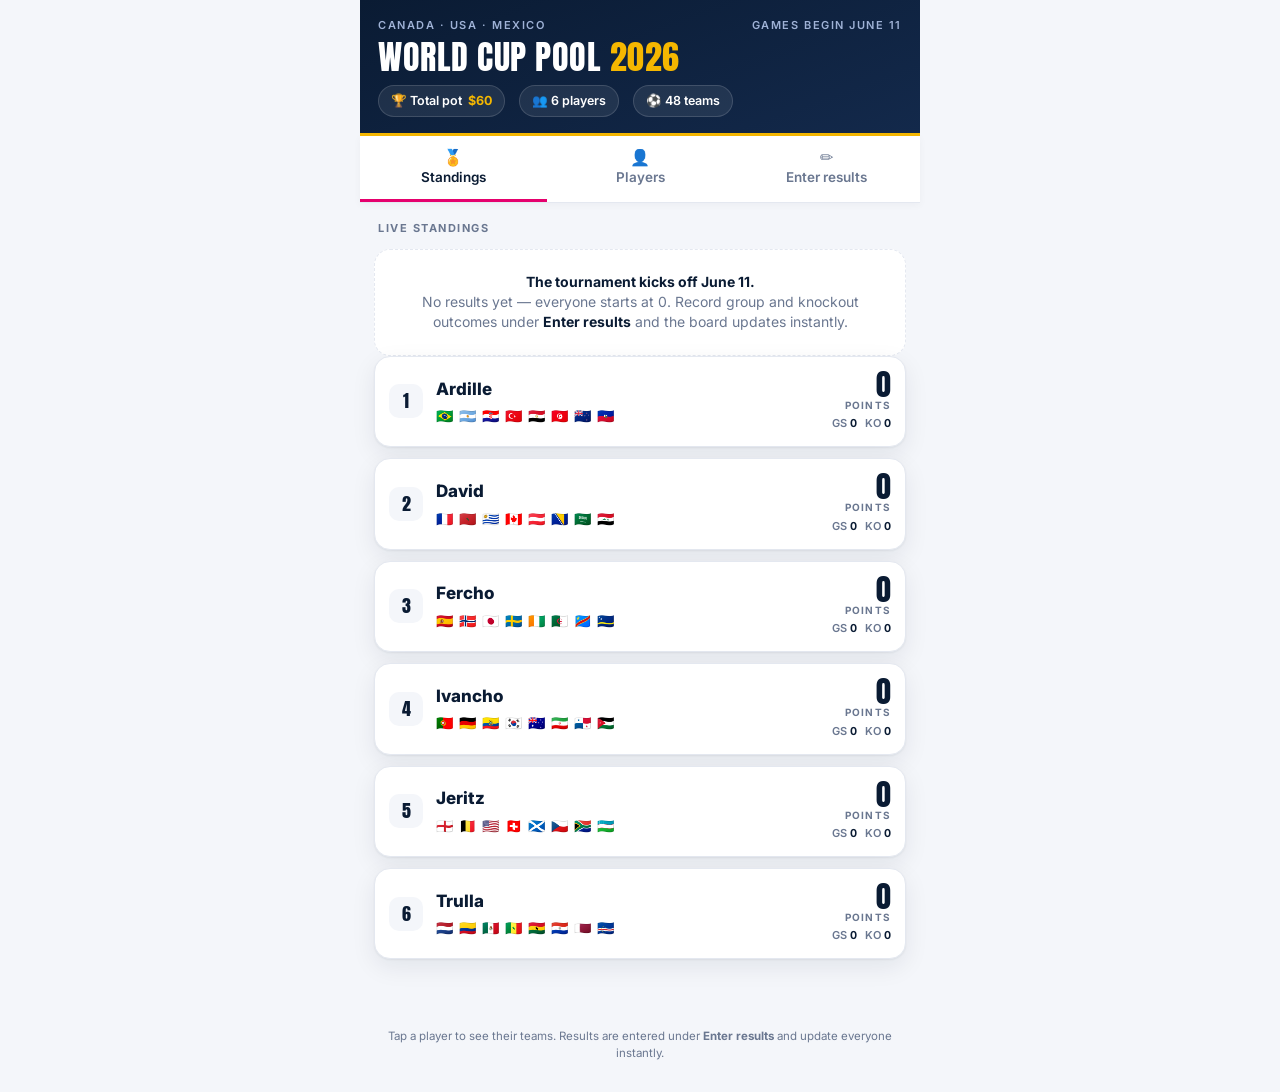
==== index.html @ 920485b0 "Initial commit: World Cup Imigrantes pool with auto-updating results - Static site (index.html) show" ====
<!doctype html>
<meta charset="utf-8">
<meta name="viewport" content="width=device-width, initial-scale=1, viewport-fit=cover">
<title>World Cup Pool 2026</title>
<link rel="preconnect" href="https://fonts.googleapis.com">
<link rel="preconnect" href="https://fonts.gstatic.com" crossorigin>
<link href="https://fonts.googleapis.com/css2?family=Anton&family=Inter:wght@400;500;600;700;800&display=swap" rel="stylesheet">
<style>
  :root{
    --ink:#0A1B33;          /* deep stadium navy */
    --ink-2:#13294B;
    --surface:#FFFFFF;
    --paper:#F4F6FA;
    --line:#E4E8F0;
    --muted:#6A7790;
    --gold:#F5B700;         /* leader */
    --green:#16B57F;        /* wins / positive */
    --pink:#E5006D;         /* accent — 2026 energy */
    --blue:#2F6BFF;
    --shadow:0 1px 2px rgba(10,27,51,.06), 0 8px 24px rgba(10,27,51,.08);
  }
  *{box-sizing:border-box}
  html,body{margin:0}
  body{
    font-family:Inter,system-ui,-apple-system,Segoe UI,Roboto,sans-serif;
    color:var(--ink); background:var(--paper);
    -webkit-font-smoothing:antialiased; line-height:1.45;
    padding-bottom:env(safe-area-inset-bottom);
  }
  .wrap{max-width:560px;margin:0 auto;min-height:100vh;background:var(--paper)}
  .nums{font-variant-numeric:tabular-nums}

  /* ---- Scoreboard header ---- */
  header.board{
    background:linear-gradient(160deg,var(--ink),var(--ink-2));
    color:#fff; padding:18px 18px 16px;
    border-bottom:3px solid var(--gold);
  }
  .kicker{display:flex;justify-content:space-between;align-items:center;font-size:11px;
    letter-spacing:.14em;text-transform:uppercase;color:#9FB2D6;font-weight:600}
  h1{font-family:Anton,Inter,sans-serif;font-weight:400;margin:6px 0 0;
    font-size:34px;line-height:.98;letter-spacing:.5px;text-transform:uppercase}
  h1 .yr{color:var(--gold)}
  .board-meta{display:flex;gap:14px;margin-top:12px;flex-wrap:wrap}
  .chip{background:rgba(255,255,255,.08);border:1px solid rgba(255,255,255,.14);
    border-radius:999px;padding:6px 12px;font-size:12.5px;font-weight:600;display:flex;gap:6px;align-items:center}
  .chip b{color:var(--gold)}

  /* ---- Tabs ---- */
  nav.tabs{position:sticky;top:0;z-index:20;display:flex;background:var(--surface);
    border-bottom:1px solid var(--line);box-shadow:0 2px 8px rgba(10,27,51,.04)}
  nav.tabs button{flex:1;appearance:none;border:0;background:none;cursor:pointer;
    padding:13px 6px 11px;font:inherit;font-weight:600;font-size:13.5px;color:var(--muted);
    border-bottom:3px solid transparent;display:flex;flex-direction:column;align-items:center;gap:3px}
  nav.tabs button .ico{font-size:16px;line-height:1}
  nav.tabs button[aria-selected="true"]{color:var(--ink);border-bottom-color:var(--pink)}

  main{padding:16px 14px 40px}
  .section-eyebrow{font-size:11px;letter-spacing:.14em;text-transform:uppercase;
    color:var(--muted);font-weight:700;margin:2px 4px 12px}

  /* ---- Leaderboard ---- */
  .row{background:var(--surface);border:1px solid var(--line);border-radius:16px;
    box-shadow:var(--shadow);padding:14px;margin-bottom:11px;cursor:pointer;
    display:grid;grid-template-columns:auto 1fr auto;gap:13px;align-items:center;
    transition:transform .12s ease, box-shadow .12s ease}
  .row:hover{transform:translateY(-1px)}
  .row:focus-visible{outline:3px solid var(--blue);outline-offset:2px}
  .rank{width:34px;height:34px;border-radius:10px;background:var(--paper);
    display:grid;place-items:center;font-family:Anton;font-size:18px;color:var(--ink)}
  .row.leader{border-color:var(--gold);box-shadow:0 0 0 1px var(--gold),0 10px 26px rgba(245,183,0,.22)}
  .row.leader .rank{background:var(--gold);color:#3a2c00}
  .who{min-width:0}
  .who .name{font-weight:800;font-size:17px;display:flex;align-items:center;gap:7px}
  .crown{font-size:14px}
  .flags{margin-top:5px;font-size:14px;letter-spacing:1px;white-space:nowrap;overflow:hidden;
    text-overflow:ellipsis;filter:saturate(1.05)}
  .total{text-align:right}
  .total .pts{font-family:Anton;font-size:30px;line-height:.9}
  .total .lbl{font-size:10px;letter-spacing:.12em;text-transform:uppercase;color:var(--muted);font-weight:700}
  .split{display:flex;gap:8px;justify-content:flex-end;margin-top:4px}
  .split span{font-size:11px;color:var(--muted);font-weight:600}
  .split b{color:var(--ink)}

  .empty{background:var(--surface);border:1px dashed var(--line);border-radius:16px;
    padding:22px 18px;text-align:center;color:var(--muted);font-size:14px;margin-top:6px}
  .empty b{color:var(--ink)}

  /* ---- Player detail ---- */
  .back{appearance:none;border:0;background:none;color:var(--pink);font:inherit;font-weight:700;
    cursor:pointer;padding:4px 0 12px;display:flex;align-items:center;gap:6px}
  .pdetail-head{background:linear-gradient(160deg,var(--ink),var(--ink-2));color:#fff;
    border-radius:18px;padding:16px 18px;margin-bottom:14px;display:flex;justify-content:space-between;align-items:flex-end}
  .pdetail-head .name{font-family:Anton;font-size:26px;text-transform:uppercase}
  .pdetail-head .sub{font-size:12px;color:#9FB2D6;margin-top:2px}
  .pdetail-head .big{font-family:Anton;font-size:40px;line-height:.85;color:var(--gold);text-align:right}
  .pdetail-head .big small{display:block;font-family:Inter;font-size:10px;letter-spacing:.12em;
    text-transform:uppercase;color:#9FB2D6;font-weight:700;margin-top:3px}

  .team{background:var(--surface);border:1px solid var(--line);border-radius:14px;
    padding:11px 13px;margin-bottom:9px;box-shadow:var(--shadow)}
  .team-top{display:flex;justify-content:space-between;align-items:center;gap:10px}
  .team-name{font-weight:700;display:flex;align-items:center;gap:9px;font-size:15px}
  .team-name .fl{font-size:19px}
  .team-pts{font-family:Anton;font-size:20px}
  .team-pts.zero{color:var(--line)}
  .team-detail{margin-top:7px;display:flex;gap:6px;flex-wrap:wrap;font-size:11.5px}
  .pill{border-radius:999px;padding:3px 9px;font-weight:700;background:var(--paper);color:var(--muted)}
  .pill.w{background:rgba(22,181,127,.14);color:#0c7a55}
  .pill.d{background:rgba(245,183,0,.16);color:#8a6800}
  .pill.l{background:rgba(229,0,109,.10);color:#a8004f}
  .pill.ko{background:var(--ink);color:#fff}

  /* ---- Admin ---- */
  .gate{background:var(--surface);border:1px solid var(--line);border-radius:16px;padding:20px;
    box-shadow:var(--shadow);text-align:center}
  .gate h3{margin:0 0 6px;font-size:18px}
  .gate p{color:var(--muted);font-size:13.5px;margin:0 0 14px}
  input[type=password],input[type=text]{font:inherit;padding:11px 13px;border:1px solid var(--line);
    border-radius:11px;width:100%;max-width:220px;text-align:center;font-size:16px}
  .btn{appearance:none;border:0;cursor:pointer;font:inherit;font-weight:700;border-radius:11px;
    padding:11px 18px;font-size:14.5px;background:var(--ink);color:#fff;transition:filter .12s}
  .btn:hover{filter:brightness(1.12)}
  .btn.pink{background:var(--pink)}
  .btn.ghost{background:var(--paper);color:var(--ink);border:1px solid var(--line)}
  .btn:focus-visible{outline:3px solid var(--blue);outline-offset:2px}
  .admin-bar{display:flex;gap:8px;align-items:center;justify-content:space-between;margin-bottom:14px;flex-wrap:wrap}
  .admin-bar .note{font-size:12px;color:var(--muted)}
  .ateam{background:var(--surface);border:1px solid var(--line);border-radius:13px;padding:11px 12px;margin-bottom:9px;box-shadow:var(--shadow)}
  .ateam-name{font-weight:700;font-size:14.5px;display:flex;align-items:center;gap:8px;margin-bottom:9px}
  .ateam-name .fl{font-size:18px}
  .gs-row{display:flex;align-items:center;gap:7px;flex-wrap:wrap;margin-bottom:9px}
  .gs-row .glab{font-size:10.5px;letter-spacing:.1em;text-transform:uppercase;color:var(--muted);font-weight:700;width:100%}
  .seg{display:inline-flex;border:1px solid var(--line);border-radius:9px;overflow:hidden}
  .seg button{appearance:none;border:0;background:var(--surface);cursor:pointer;font:inherit;
    font-weight:700;font-size:12px;padding:6px 0;width:34px;color:var(--muted);border-right:1px solid var(--line)}
  .seg button:last-child{border-right:0}
  .seg button[data-on="W"][aria-pressed="true"]{background:var(--green);color:#fff}
  .seg button[data-on="D"][aria-pressed="true"]{background:var(--gold);color:#3a2c00}
  .seg button[data-on="L"][aria-pressed="true"]{background:var(--pink);color:#fff}
  .ko-row{display:flex;gap:6px;flex-wrap:wrap;align-items:center}
  .ko-row .glab{font-size:10.5px;letter-spacing:.1em;text-transform:uppercase;color:var(--muted);font-weight:700;width:100%;margin-bottom:1px}
  .ko-pill{appearance:none;border:1px solid var(--line);background:var(--surface);cursor:pointer;
    font:inherit;font-weight:700;font-size:11.5px;padding:6px 10px;border-radius:999px;color:var(--muted)}
  .ko-pill[aria-pressed="true"]{background:var(--ink);color:#fff;border-color:var(--ink)}
  .ko-pill .v{opacity:.7;font-weight:600;margin-left:3px}
  .group-label{font-family:Anton;font-size:15px;letter-spacing:.5px;color:var(--ink);
    margin:18px 4px 9px;display:flex;align-items:center;gap:8px;text-transform:uppercase}
  .group-label::after{content:"";flex:1;height:1px;background:var(--line)}
  .saved{position:fixed;left:50%;bottom:24px;transform:translateX(-50%) translateY(20px);
    background:var(--green);color:#fff;font-weight:700;font-size:13px;padding:10px 18px;border-radius:999px;
    box-shadow:0 8px 24px rgba(22,181,127,.4);opacity:0;transition:.25s;z-index:50;pointer-events:none}
  .saved.show{opacity:1;transform:translateX(-50%) translateY(0)}
  footer{padding:18px 16px 30px;text-align:center;color:var(--muted);font-size:11.5px}
  @media (prefers-reduced-motion:reduce){*{transition:none!important}}
</style>

<div class="wrap">
  <header class="board">
    <div class="kicker"><span>Canada · USA · Mexico</span><span>Games begin June 11</span></div>
    <h1>World Cup Pool <span class="yr">2026</span></h1>
    <div class="board-meta">
      <span class="chip">🏆 Total pot <b>$60</b></span>
      <span class="chip">👥 6 players</span>
      <span class="chip">⚽ 48 teams</span>
    </div>
  </header>

  <nav class="tabs" role="tablist">
    <button id="t-standings" role="tab" aria-selected="true" onclick="show('standings')"><span class="ico">🏅</span>Standings</button>
    <button id="t-players" role="tab" aria-selected="false" onclick="show('players')"><span class="ico">👤</span>Players</button>
    <button id="t-admin" role="tab" aria-selected="false" onclick="show('admin')"><span class="ico">✏️</span>Enter results</button>
  </nav>

  <main id="view"></main>
  <footer>Tap a player to see their teams. Results are entered under <b>Enter results</b> and update everyone instantly.</footer>
</div>
<div class="saved" id="toast">Saved ✓</div>

<script>
/* ============================================================
   DATA — source of truth from the pool sheet
   ============================================================ */
const PLAYERS = {
  Ardille:  ["Brazil","Argentina","Croatia","Turkiye","Egypt","Tunisia","New Zealand","Haiti"],
  Ivancho:  ["Portugal","Germany","Ecuador","South Korea","Australia","Iran","Panama","Jordan"],
  David:    ["France","Morocco","Uruguay","Canada","Austria","Bosnia","Saudi Arabia","Iraq"],
  Fercho:   ["Spain","Norway","Japan","Sweden","Ivory Coast","Algeria","DR Congo","Curacao"],
  Jeritz:   ["England","Belgium","United States","Switzerland","Scotland","Czech Republic","South Africa","Uzbekistan"],
  Trulla:   ["Netherlands","Colombia","Mexico","Senegal","Ghana","Paraguay","Qatar","Cape Verde"],
};

const FLAG = {
  "Brazil":"🇧🇷","Argentina":"🇦🇷","Croatia":"🇭🇷","Turkiye":"🇹🇷","Egypt":"🇪🇬","Tunisia":"🇹🇳","New Zealand":"🇳🇿","Haiti":"🇭🇹",
  "Portugal":"🇵🇹","Germany":"🇩🇪","Ecuador":"🇪🇨","South Korea":"🇰🇷","Australia":"🇦🇺","Iran":"🇮🇷","Panama":"🇵🇦","Jordan":"🇯🇴",
  "France":"🇫🇷","Morocco":"🇲🇦","Uruguay":"🇺🇾","Canada":"🇨🇦","Austria":"🇦🇹","Bosnia":"🇧🇦","Saudi Arabia":"🇸🇦","Iraq":"🇮🇶",
  "Spain":"🇪🇸","Norway":"🇳🇴","Japan":"🇯🇵","Sweden":"🇸🇪","Ivory Coast":"🇨🇮","Algeria":"🇩🇿","DR Congo":"🇨🇩","Curacao":"🇨🇼",
  "England":"🏴󠁧󠁢󠁥󠁮󠁧󠁿","Belgium":"🇧🇪","United States":"🇺🇸","Switzerland":"🇨🇭","Scotland":"🏴󠁧󠁢󠁳󠁣󠁴󠁿","Czech Republic":"🇨🇿","South Africa":"🇿🇦","Uzbekistan":"🇺🇿",
  "Netherlands":"🇳🇱","Colombia":"🇨🇴","Mexico":"🇲🇽","Senegal":"🇸🇳","Ghana":"🇬🇭","Paraguay":"🇵🇾","Qatar":"🇶🇦","Cape Verde":"🇨🇻"
};

/* Scoring */
const GS = {W:3, D:1, L:0};
const KO_ROUNDS = [
  {key:"r32",  label:"R32",  pts:3},
  {key:"r16",  label:"R16",  pts:6},
  {key:"qf",   label:"QF",   pts:9},
  {key:"sf",   label:"SF",   pts:12},
  {key:"final",label:"🏆",   pts:15},
];

const ADMIN_CODE = "1234"; // change this before sharing — light lock, not real security

/* teamOwner lookup */
const OWNER = {};
Object.entries(PLAYERS).forEach(([p,ts])=>ts.forEach(t=>OWNER[t]=p));
const ALL_TEAMS = Object.values(PLAYERS).flat();

/* ============================================================
   STORAGE — shared when hosted in Claude; localStorage when
   self-hosted; in-memory as a last resort. Shape:
   results[team] = { g:[null,null,null], ko:{r32,r16,qf,sf,final} }
   ============================================================ */
let results = {};
function blankTeam(){return {g:[null,null,null], ko:{r32:false,r16:false,qf:false,sf:false,final:false}};}
ALL_TEAMS.forEach(t=>results[t]=blankTeam());

const STORE_KEY = "wcpool2026_results_v1";
const hasClaudeStore = (typeof window!=="undefined" && window.storage && typeof window.storage.get==="function");

async function loadResults(){
  // 1) Local store (Claude host or this browser) — used for offline/admin preview.
  try{
    if(hasClaudeStore){
      const r = await window.storage.get(STORE_KEY, true); // shared = true
      if(r && r.value) merge(JSON.parse(r.value));
    } else {
      const raw = localStorage.getItem(STORE_KEY);
      if(raw) merge(JSON.parse(raw));
    }
  }catch(e){ /* first run / unavailable — start blank */ }
  // 2) Auto-generated results published by the GitHub Action are the shared
  //    source of truth, so they are merged last (they win for every visitor).
  try{
    const res = await fetch('results.json', {cache:'no-store'});
    if(res.ok) merge(await res.json());
  }catch(e){ /* results.json not present yet — fine, board stays at 0 */ }
}
async function saveResults(){
  const payload = JSON.stringify(results);
  try{
    if(hasClaudeStore){ await window.storage.set(STORE_KEY, payload, true); }
    else { localStorage.setItem(STORE_KEY, payload); }
  }catch(e){ /* in-memory only */ }
}
function merge(obj){
  ALL_TEAMS.forEach(t=>{
    if(obj && obj[t]){
      results[t].g = Array.isArray(obj[t].g)? obj[t].g.slice(0,3) : [null,null,null];
      while(results[t].g.length<3) results[t].g.push(null);
      results[t].ko = Object.assign({r32:false,r16:false,qf:false,sf:false,final:false}, obj[t].ko||{});
    }
  });
}

/* ============================================================
   SCORING
   ============================================================ */
function teamGS(t){ return results[t].g.reduce((s,r)=> s + (r?GS[r]:0), 0); }
function teamKO(t){ return KO_ROUNDS.reduce((s,r)=> s + (results[t].ko[r.key]?r.pts:0), 0); }
function teamTotal(t){ return teamGS(t)+teamKO(t); }
function playerScore(p){
  let gs=0, ko=0;
  PLAYERS[p].forEach(t=>{ gs+=teamGS(t); ko+=teamKO(t); });
  return {gs, ko, total:gs+ko};
}
function standings(){
  return Object.keys(PLAYERS).map(p=>({name:p, ...playerScore(p)}))
    .sort((a,b)=> b.total-a.total || a.name.localeCompare(b.name));
}
function anyResults(){ return ALL_TEAMS.some(t=> results[t].g.some(Boolean) || Object.values(results[t].ko).some(Boolean)); }

/* ============================================================
   VIEWS
   ============================================================ */
const view = document.getElementById('view');
let current = 'standings';

function show(tab){
  current = tab;
  ['standings','players','admin'].forEach(id=>{
    document.getElementById('t-'+id).setAttribute('aria-selected', id===tab? 'true':'false');
  });
  if(tab==='standings') renderStandings();
  if(tab==='players') renderPlayers();
  if(tab==='admin') renderAdmin();
  window.scrollTo({top:0});
}

function flagStrip(p){ return PLAYERS[p].map(t=>FLAG[t]||"🏳️").join(" "); }

function renderStandings(){
  const table = standings();
  const medal = ["🥇","🥈","🥉"];
  let html = `<div class="section-eyebrow">Live standings</div>`;
  if(!anyResults()){
    html += `<div class="empty"><b>The tournament kicks off June 11.</b><br>No results yet — everyone starts at 0.
      Record group and knockout outcomes under <b>Enter results</b> and the board updates instantly.</div>`;
  }
  html += table.map((r,i)=>`
    <div class="row ${i===0 && r.total>0?'leader':''}" tabindex="0" role="button"
         onclick="openPlayer('${r.name}')" onkeydown="if(event.key==='Enter'||event.key===' '){event.preventDefault();openPlayer('${r.name}')}">
      <div class="rank">${r.total>0 && i<3? medal[i] : (i+1)}</div>
      <div class="who">
        <div class="name">${r.name}${i===0&&r.total>0?'<span class="crown">👑</span>':''}</div>
        <div class="flags">${flagStrip(r.name)}</div>
      </div>
      <div class="total">
        <div class="pts nums">${r.total}</div>
        <div class="lbl">points</div>
        <div class="split nums"><span>GS <b>${r.gs}</b></span><span>KO <b>${r.ko}</b></span></div>
      </div>
    </div>`).join('');
  view.innerHTML = html;
}

function renderPlayers(){
  view.innerHTML = `<div class="section-eyebrow">Choose a player</div>` +
    standings().map(r=>`
      <div class="row" tabindex="0" role="button" onclick="openPlayer('${r.name}')"
           onkeydown="if(event.key==='Enter'||event.key===' '){event.preventDefault();openPlayer('${r.name}')}">
        <div class="rank">${FLAG[PLAYERS[r.name][0]]||'⚽'}</div>
        <div class="who"><div class="name">${r.name}</div><div class="flags">${flagStrip(r.name)}</div></div>
        <div class="total"><div class="pts nums">${r.total}</div><div class="lbl">points</div></div>
      </div>`).join('');
}

function openPlayer(p){
  const s = playerScore(p);
  const teams = PLAYERS[p].slice().sort((a,b)=> teamTotal(b)-teamTotal(a));
  let html = `<button class="back" onclick="show('${current==='admin'?'admin':'standings'}')">← Back</button>`;
  html += `<div class="pdetail-head">
      <div><div class="name">${p}</div><div class="sub">8 teams · ${s.gs} group · ${s.ko} knockout</div></div>
      <div class="big nums">${s.total}<small>points</small></div>
    </div>`;
  html += teams.map(t=>{
    const gs=teamGS(t), ko=teamKO(t), tot=gs+ko;
    const gpills = results[t].g.map((r,i)=> r? `<span class="pill ${r.toLowerCase()}">G${i+1} ${r}</span>` : `<span class="pill">G${i+1} –</span>`).join('');
    const kpills = KO_ROUNDS.filter(r=>results[t].ko[r.key]).map(r=>`<span class="pill ko">${r.label} +${r.pts}</span>`).join('');
    return `<div class="team">
        <div class="team-top">
          <div class="team-name"><span class="fl">${FLAG[t]||'🏳️'}</span>${t}</div>
          <div class="team-pts ${tot===0?'zero':''} nums">${tot}</div>
        </div>
        <div class="team-detail">${gpills}${kpills}</div>
      </div>`;
  }).join('');
  view.innerHTML = html;
  window.scrollTo({top:0});
}

/* ---- Admin ---- */
let unlocked = false;
function renderAdmin(){
  if(!unlocked){
    view.innerHTML = `<div class="gate">
        <h3>Enter results</h3>
        <p>Only the pool host should record results. Enter the host code to continue.</p>
        <div style="display:flex;flex-direction:column;align-items:center;gap:12px">
          <input id="code" type="password" inputmode="numeric" placeholder="••••" autocomplete="off">
          <button class="btn pink" onclick="tryUnlock()">Unlock</button>
        </div>
        <p style="margin-top:14px;font-size:11.5px">Default code is <b>1234</b> — change <code>ADMIN_CODE</code> in the file before sharing.</p>
      </div>`;
    const inp = document.getElementById('code');
    inp.addEventListener('keydown',e=>{if(e.key==='Enter')tryUnlock();});
    inp.focus();
    return;
  }
  let html = `<div class="admin-bar">
      <span class="note">Tap to set each group game, then advance knockout rounds. Saves automatically.</span>
      <button class="btn ghost" onclick="resetAll()">Reset all</button>
    </div>`;
  for(const p of Object.keys(PLAYERS)){
    html += `<div class="group-label">${p}</div>`;
    for(const t of PLAYERS[p]){
      html += adminTeam(t);
    }
  }
  view.innerHTML = html;
}
function adminTeam(t){
  const g = results[t].g;
  const segs = [0,1,2].map(i=>`
    <div class="seg" role="group" aria-label="${t} group game ${i+1}">
      ${["W","D","L"].map(o=>`<button data-on="${o}" aria-pressed="${g[i]===o}" onclick="setGame('${t}',${i},'${o}')">${o}</button>`).join('')}
    </div>`).join('');
  const ko = KO_ROUNDS.map(r=>`
    <button class="ko-pill" aria-pressed="${results[t].ko[r.key]}" onclick="toggleKO('${t}','${r.key}')">
      ${r.label}<span class="v">+${r.pts}</span></button>`).join('');
  return `<div class="ateam">
      <div class="ateam-name"><span class="fl">${FLAG[t]||'🏳️'}</span>${t} <span style="margin-left:auto;font-family:Anton;font-size:16px">${teamTotal(t)}</span></div>
      <div class="gs-row"><span class="glab">Group games — Win 3 · Draw 1 · Loss 0</span>${segs}</div>
      <div class="ko-row"><span class="glab">Knockout wins (each round adds more)</span>${ko}</div>
    </div>`;
}

function tryUnlock(){
  const v = document.getElementById('code').value.trim();
  if(v===ADMIN_CODE){ unlocked=true; renderAdmin(); }
  else { const i=document.getElementById('code'); i.value=''; i.placeholder='Wrong code'; i.focus(); }
}
async function setGame(t,i,o){
  results[t].g[i] = (results[t].g[i]===o)? null : o; // tap again to clear
  await saveResults(); refreshAdminTeam(t); toast();
}
async function toggleKO(t,key){
  const idx = KO_ROUNDS.findIndex(r=>r.key===key);
  const turningOn = !results[t].ko[key];
  if(turningOn){ for(let i=0;i<=idx;i++) results[t].ko[KO_ROUNDS[i].key]=true; }   // winning a round implies earlier wins
  else { for(let i=idx;i<KO_ROUNDS.length;i++) results[t].ko[KO_ROUNDS[i].key]=false; } // undo this round and later
  await saveResults(); refreshAdminTeam(t); toast();
}
function refreshAdminTeam(t){
  // re-render just the admin list to keep totals + pressed states correct
  if(current==='admin' && unlocked) renderAdmin();
}
async function resetAll(){
  if(!confirm("Clear every recorded result and set all players back to 0?")) return;
  ALL_TEAMS.forEach(t=>results[t]=blankTeam());
  await saveResults(); renderAdmin(); toast();
}

let toastTimer;
function toast(){
  const el=document.getElementById('toast');
  el.classList.add('show');
  clearTimeout(toastTimer);
  toastTimer=setTimeout(()=>el.classList.remove('show'),1100);
}

/* ---- boot ---- */
(async function(){ await loadResults(); show('standings'); })();
</script>
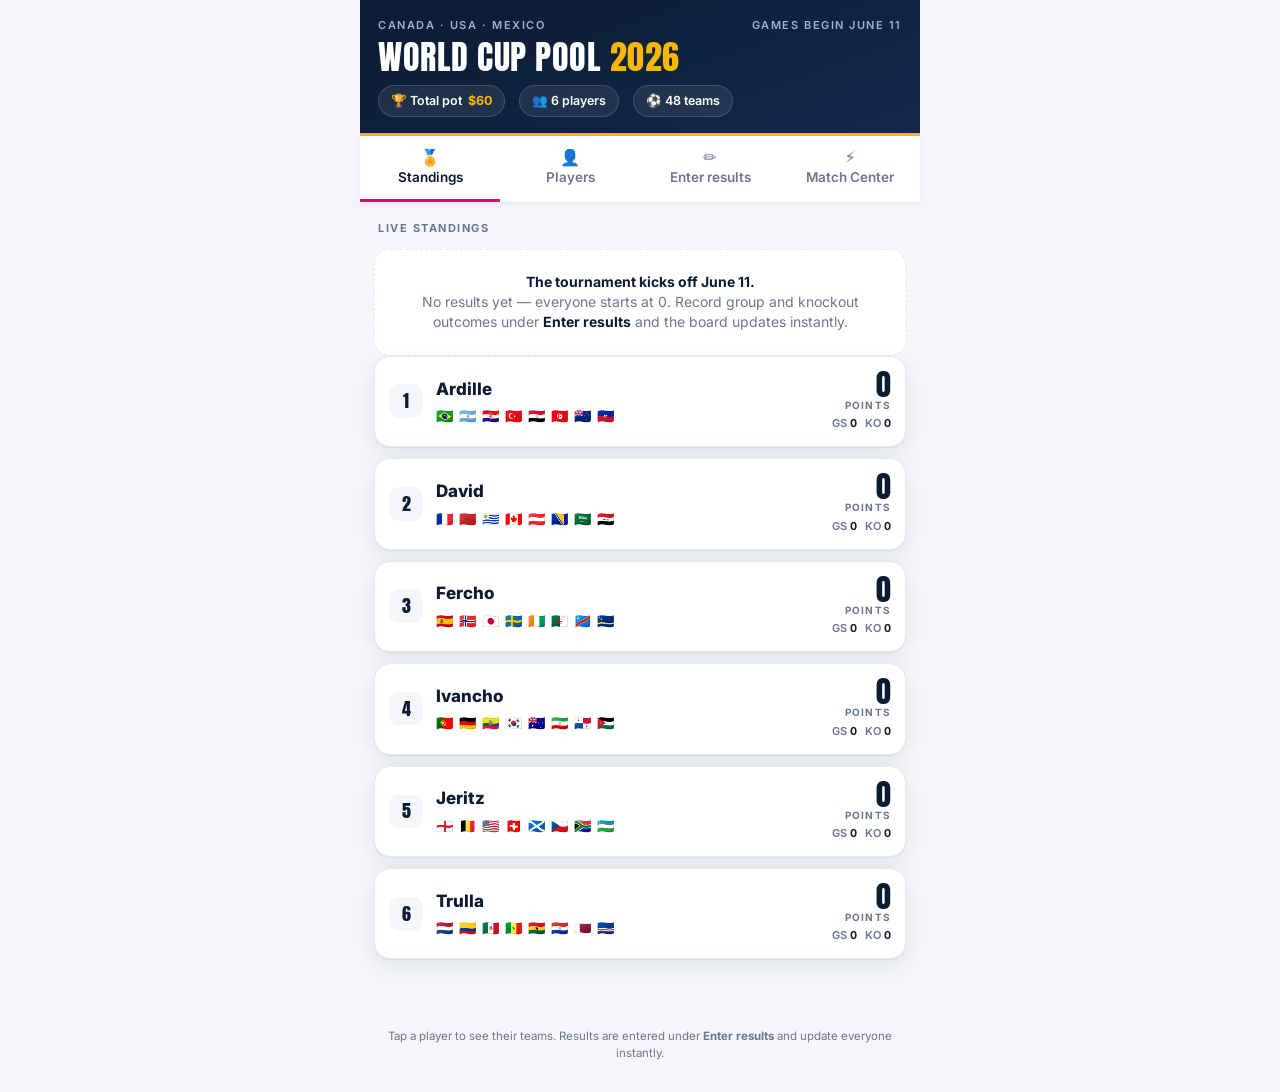
==== commit 84d19846: "Add Match Center (features.html) with real free-tier data - New Match Center page: Groups, Stats, Ma" ====
--- a/index.html
+++ b/index.html
@@ -170,6 +170,7 @@
     <button id="t-standings" role="tab" aria-selected="true" onclick="show('standings')"><span class="ico">🏅</span>Standings</button>
     <button id="t-players" role="tab" aria-selected="false" onclick="show('players')"><span class="ico">👤</span>Players</button>
     <button id="t-admin" role="tab" aria-selected="false" onclick="show('admin')"><span class="ico">✏️</span>Enter results</button>
+    <button id="t-matchcenter" role="tab" aria-selected="false" onclick="location.href='features.html'"><span class="ico">⚡</span>Match Center</button>
   </nav>
 
   <main id="view"></main>
